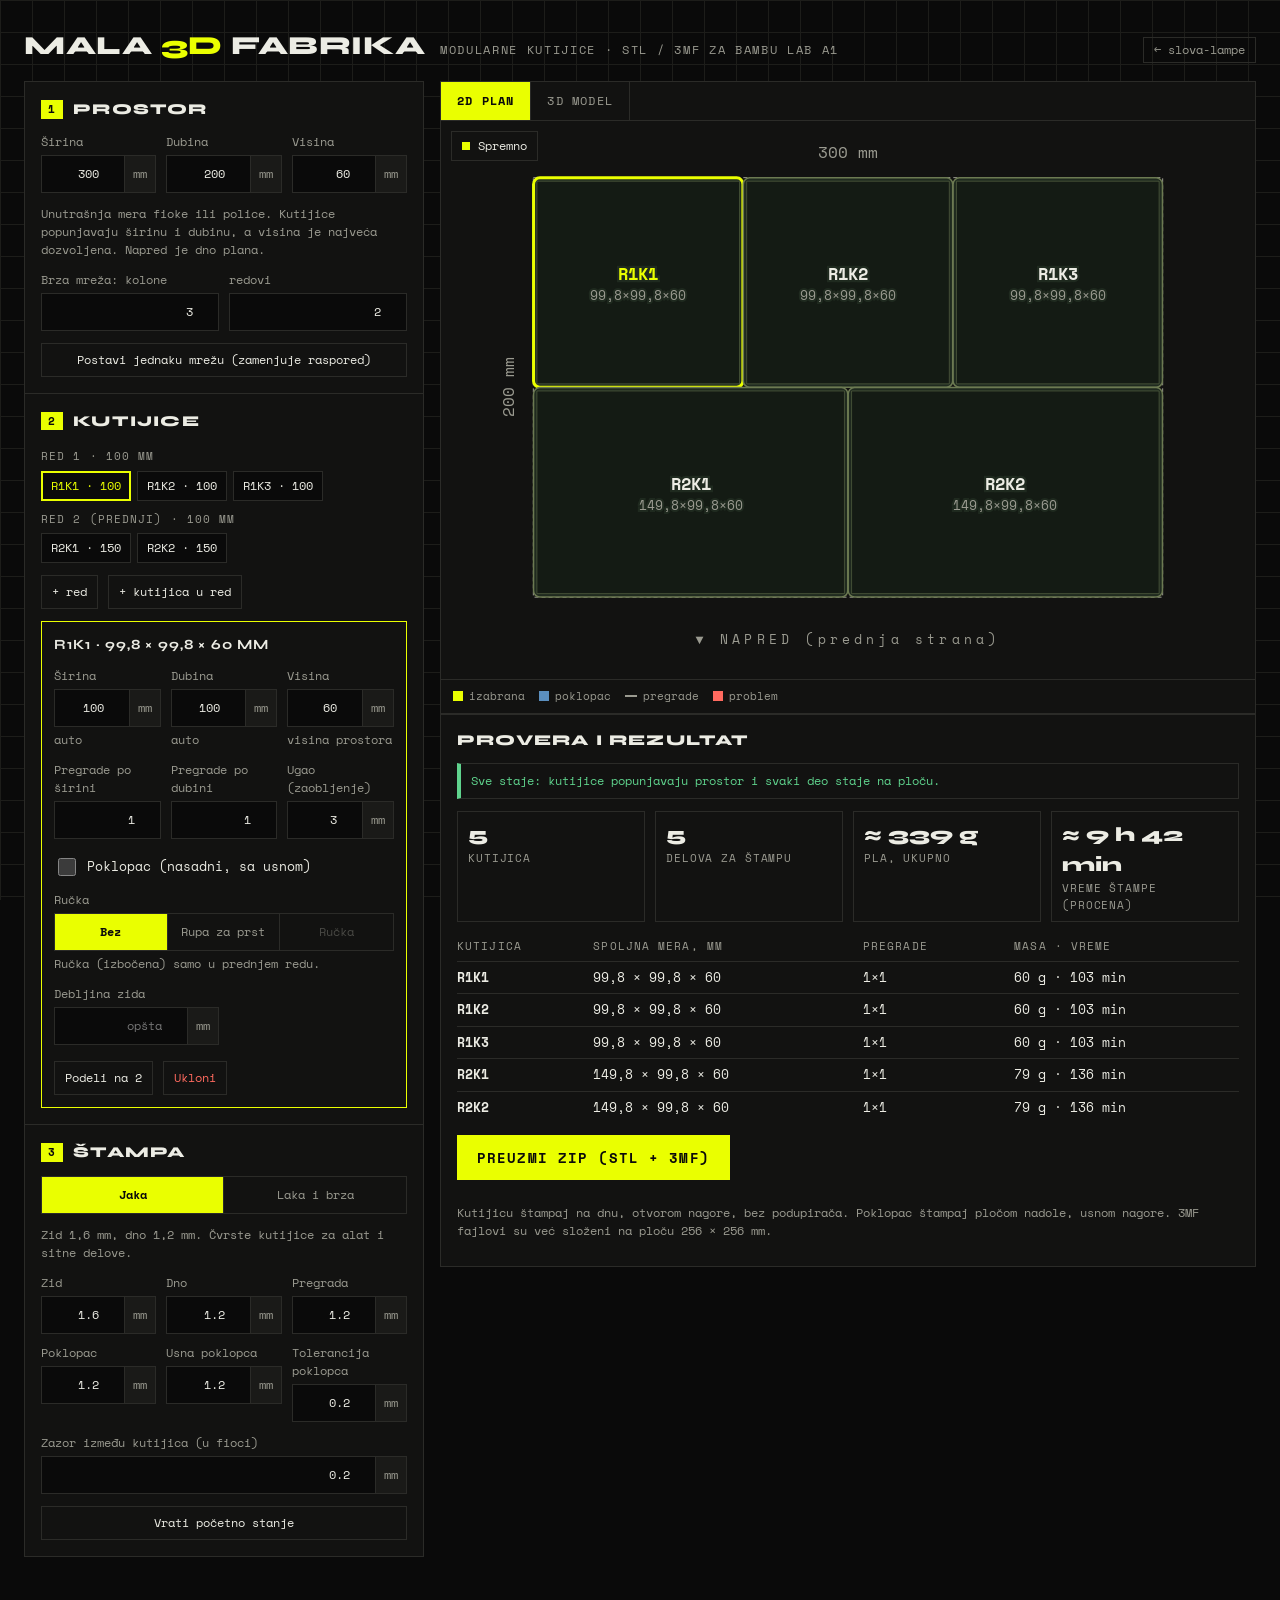
==== kutije/index.html @ c6177f4c "Mala 3D fabrika: alat Modularne kutijice (raspored, 2D/3D pregled, STL i 3MF izvoz) Co-Authored-By: " ====
<!doctype html>
<html lang="sr">
<head>
<meta charset="utf-8">
<meta name="viewport" content="width=device-width,initial-scale=1,viewport-fit=cover">
<title>Mala 3D Fabrika · Modularne kutijice</title>
<link rel="stylesheet" href="https://fonts.googleapis.com/css2?family=Space+Mono:wght@400;700&family=Syne:wght@600;800&display=swap">
<link rel="icon" href="data:,">
<link rel="stylesheet" href="./style.css">
</head>
<body>
<div class="wrap">
  <header>
    <div class="logo">MALA <b>3D</b> FABRIKA</div>
    <div class="sub">Modularne kutijice · STL / 3MF za Bambu Lab A1</div>
    <a class="back" href="../">← slova-lampe</a>
  </header>

  <div class="cols">
    <div class="panel steps">
      <section class="step">
        <h2><i>1</i> Prostor</h2>
        <div class="row2">
          <label class="num"><span>Širina</span><span class="in"><input type="number" id="W" inputmode="decimal" step="any"><span class="u">mm</span></span></label>
          <label class="num"><span>Dubina</span><span class="in"><input type="number" id="D" inputmode="decimal" step="any"><span class="u">mm</span></span></label>
          <label class="num"><span>Visina</span><span class="in"><input type="number" id="H" inputmode="decimal" step="any"><span class="u">mm</span></span></label>
        </div>
        <p class="hint">Unutrašnja mera fioke ili police. Kutijice popunjavaju širinu i dubinu, a visina je najveća dozvoljena. Napred je dno plana.</p>
        <div class="row2 c2">
          <label class="num"><span>Brza mreža: kolone</span><input type="number" id="g-c" value="3" min="1" max="12" inputmode="numeric"></label>
          <label class="num"><span>redovi</span><input type="number" id="g-r" value="2" min="1" max="12" inputmode="numeric"></label>
        </div>
        <button type="button" class="mini" id="grid">Postavi jednaku mrežu (zamenjuje raspored)</button>
      </section>

      <section class="step">
        <h2><i>2</i> Kutijice</h2>
        <div class="boxlist" id="boxlist"></div>
        <div class="btnrow">
          <button type="button" class="mini" id="add-row">+ red</button>
          <button type="button" class="mini" id="add-box">+ kutijica u red</button>
        </div>
        <div id="editor"></div>
      </section>

      <section class="step">
        <h2><i>3</i> Štampa</h2>
        <div class="seg" id="preset" role="group" aria-label="Varijanta">
          <button type="button" data-v="jaka" aria-pressed="true">Jaka</button>
          <button type="button" data-v="lagana" aria-pressed="false">Laka i brza</button>
        </div>
        <p class="hint" id="preset-hint"></p>
        <div class="row2">
          <label class="num"><span>Zid</span><span class="in"><input type="number" id="p-zid" step="0.1" inputmode="decimal"><span class="u">mm</span></span></label>
          <label class="num"><span>Dno</span><span class="in"><input type="number" id="p-dno" step="0.1" inputmode="decimal"><span class="u">mm</span></span></label>
          <label class="num"><span>Pregrada</span><span class="in"><input type="number" id="p-pregrada" step="0.1" inputmode="decimal"><span class="u">mm</span></span></label>
          <label class="num"><span>Poklopac</span><span class="in"><input type="number" id="p-poklopac" step="0.1" inputmode="decimal"><span class="u">mm</span></span></label>
          <label class="num"><span>Usna poklopca</span><span class="in"><input type="number" id="p-usna" step="0.1" inputmode="decimal"><span class="u">mm</span></span></label>
          <label class="num"><span>Tolerancija poklopca</span><span class="in"><input type="number" id="p-tol" step="0.05" inputmode="decimal"><span class="u">mm</span></span></label>
        </div>
        <label class="num"><span>Zazor između kutijica (u fioci)</span><span class="in"><input type="number" id="gap" step="0.1" inputmode="decimal"><span class="u">mm</span></span></label>
        <button type="button" class="mini" id="reset">Vrati početno stanje</button>
      </section>
    </div>

    <div class="view">
      <div class="panel">
        <div class="tabs" role="tablist">
          <button type="button" role="tab" id="tab2d" aria-selected="true">2D plan</button>
          <button type="button" role="tab" id="tab3d" aria-selected="false">3D model</button>
          <div class="opts" id="opts3d" hidden>
            <label><input type="checkbox" id="o-lid" checked> Poklopci</label>
            <span class="slider">Razmak <input type="range" id="o-exp" min="0" max="60" value="0"></span>
          </div>
        </div>
        <div class="stage" id="stage">
          <div class="badge busy" id="badge"><span class="dot"></span><span id="badge-t">Učitavam…</span></div>
          <svg id="v2d" role="img" aria-label="Raspored odozgo" xmlns="http://www.w3.org/2000/svg"></svg>
          <canvas id="v3d" hidden></canvas>
          <div class="err" id="err" hidden></div>
        </div>
        <div class="legend">
          <span><i style="background:var(--accent)"></i> izabrana</span>
          <span><i style="background:var(--lidc)"></i> poklopac</span>
          <span><i style="border-top:2px dashed var(--mute);height:0;width:12px"></i> pregrade</span>
          <span><i style="background:var(--bad)"></i> problem</span>
        </div>
      </div>

      <div class="panel result" id="result">
        <h2>Provera i rezultat</h2>
        <div class="issues" id="issues"></div>
        <div class="sum" id="sum"></div>
        <div class="tw"><table class="parts" id="parts"></table></div>
        <div class="btnrow">
          <button type="button" class="btn" id="dl" disabled>Preuzmi ZIP (STL + 3MF)</button>
          <span class="msg" id="dlmsg"></span>
        </div>
        <p class="note">Kutijicu štampaj na dnu, otvorom nagore, bez podupirača. Poklopac štampaj pločom nadole, usnom nagore. 3MF fajlovi su već složeni na ploču 256 × 256 mm.</p>
      </div>
    </div>
  </div>
</div>

<script src="./lib/three.min.js"></script>
<script src="./lib/OrbitControls.js"></script>
<script src="./lib/jszip.min.js"></script>
<script type="module" src="./app.js"></script>
</body>
</html>
---- kutije/style.css ----
/* Layout: dve kolone (podešavanja levo, render desno); na telefonu render je prvi, pa podešavanja.
   Tamna industrijska tema, žuta akcenat, Space Mono + Syne. */
:root {
  --bg: #0a0a0a; --surface: #121211; --surface2: #1a1a18; --line: #2b2b28; --grid: #1d1d1a;
  --fg: #ecece4; --mute: #9a9a90; --accent: #eaff00; --accent-ink: #0a0a0a;
  --ok: #5fd38d; --warn: #ffb020; --bad: #ff6a5f; --cut: #ff6a5f; --hole: #ff4d4d; --wire: #4da3ff;
  --letter-o: #5b8fbf; --letter-c: #d9d6c6; --rib: #1fb67f; --base: #6e6d66;
  --font-display: 'Syne', 'Arial Black', sans-serif; --font-mono: 'Space Mono', ui-monospace, Menlo, monospace;
  color-scheme: dark;
}
* { box-sizing: border-box; }
[hidden] { display: none !important; }
html, body { height: auto; }
body {
  background: var(--bg); color: var(--fg); font-family: var(--font-mono); font-size: 14px; line-height: 1.5;
  padding-left: max(16px, env(safe-area-inset-left, 0px)); padding-right: max(16px, env(safe-area-inset-right, 0px));
  padding-block: 18px 40px;
  background-image: linear-gradient(var(--grid) 1px, transparent 1px), linear-gradient(90deg, var(--grid) 1px, transparent 1px);
  background-size: 32px 32px; background-attachment: fixed;
}
.wrap { max-width: 1280px; margin: 0 auto; display: flex; flex-direction: column; gap: 16px; }
header { display: flex; align-items: baseline; gap: 14px; flex-wrap: wrap; }
.logo { font-family: var(--font-display); font-weight: 800; font-size: 26px; letter-spacing: .02em; }
.logo b { color: var(--accent); font-weight: 800; }
header .sub { color: var(--mute); font-size: 12px; text-transform: uppercase; letter-spacing: .14em; }
.cols { display: grid; grid-template-columns: minmax(0, 400px) minmax(0, 1fr); gap: 16px; align-items: start; }
.panel { background: var(--surface); border: 1px solid var(--line); }
.steps { display: flex; flex-direction: column; gap: 0; }
.step { padding: 16px; border-bottom: 1px solid var(--line); display: flex; flex-direction: column; gap: 12px; }
.step:last-child { border-bottom: 0; }
.step h2 { margin: 0; font-family: var(--font-display); font-size: 15px; font-weight: 800; text-transform: uppercase; letter-spacing: .08em; display: flex; gap: 10px; align-items: center; }
.step h2 i { font-style: normal; font-family: var(--font-mono); font-size: 11px; color: var(--accent-ink); background: var(--accent); padding: 1px 7px; }
label.f { display: flex; flex-direction: column; gap: 4px; font-size: 12px; color: var(--mute); min-width: 0; }
input[type=text], input[type=number] {
  background: var(--bg); color: var(--fg); border: 1px solid var(--line); border-radius: 0; padding: 9px 10px;
  font: inherit; min-width: 0; width: 100%;
}
input[type=text]#ime { font-family: var(--font-display); font-weight: 800; font-size: 28px; padding: 8px 12px; letter-spacing: .01em; }
input:focus-visible, button:focus-visible, select:focus-visible { outline: 2px solid var(--accent); outline-offset: 1px; }
.seg { display: grid; grid-auto-flow: column; grid-auto-columns: 1fr; border: 1px solid var(--line); }
.seg button { background: transparent; color: var(--mute); border: 0; border-right: 1px solid var(--line); padding: 9px 8px; font: inherit; font-size: 12px; cursor: pointer; }
.seg button:last-child { border-right: 0; }
.seg button[aria-pressed=true] { background: var(--accent); color: var(--accent-ink); font-weight: 700; }
.seg button:disabled { opacity: .4; cursor: not-allowed; }
.hint { font-size: 12px; color: var(--mute); margin: 0; }
.fonts { display: grid; grid-template-columns: repeat(2, minmax(0, 1fr)); gap: 6px; }
.fonts button { background: var(--bg); color: var(--fg); border: 1px solid var(--line); padding: 8px 10px; text-align: left; cursor: pointer; font: inherit; display: flex; flex-direction: column; gap: 0; }
.fonts button .n { font-weight: 700; font-size: 13px; }
.fonts button .d { color: var(--mute); font-size: 11px; }
.fonts button[aria-pressed=true] { border-color: var(--accent); box-shadow: inset 0 0 0 1px var(--accent); }
.sl { display: grid; grid-template-columns: 1fr auto; gap: 2px 10px; align-items: center; }
.sl .l { font-size: 12px; color: var(--mute); }
.sl output { font-weight: 700; font-size: 13px; text-align: right; min-width: 64px; }
.sl input[type=range] { grid-column: 1 / -1; width: 100%; accent-color: var(--accent); margin: 2px 0 6px; }
details.adv { border: 1px solid var(--line); }
details.adv summary { cursor: pointer; padding: 9px 10px; font-size: 12px; color: var(--mute); text-transform: uppercase; letter-spacing: .1em; }
details.adv .grid { padding: 10px; display: grid; grid-template-columns: repeat(2, minmax(0, 1fr)); gap: 10px; border-top: 1px solid var(--line); }
.view { display: flex; flex-direction: column; min-width: 0; position: sticky; top: env(safe-area-inset-top, 0px); }
.tabs { display: flex; border-bottom: 1px solid var(--line); align-items: stretch; flex-wrap: wrap; }
.tabs button { background: transparent; color: var(--mute); border: 0; border-right: 1px solid var(--line); padding: 10px 16px; font: inherit; font-size: 12px; text-transform: uppercase; letter-spacing: .1em; cursor: pointer; }
.tabs button[aria-selected=true] { color: var(--accent-ink); background: var(--accent); font-weight: 700; }
.tabs .opts { margin-left: auto; display: flex; gap: 14px; align-items: center; padding: 0 12px; font-size: 12px; color: var(--mute); }
.tabs .opts label { display: flex; gap: 6px; align-items: center; cursor: pointer; }
.stage { position: relative; height: min(62vh, 640px); min-height: 320px; overflow: hidden; }
#v2d, #v3d { position: absolute; inset: 0; width: 100%; height: 100%; display: block; }
#v3d { touch-action: none; }
.badge { position: absolute; left: 10px; top: 10px; background: var(--surface); border: 1px solid var(--line); padding: 5px 10px; font-size: 12px; display: flex; gap: 8px; align-items: center; z-index: 2; }
.badge .dot { width: 8px; height: 8px; background: var(--accent); }
.badge.busy .dot { animation: pulse 0.9s steps(2) infinite; }
@keyframes pulse { 50% { opacity: .15; } }
.stage.dim svg, .stage.dim canvas { opacity: .45; }
.err { position: absolute; left: 10px; right: 10px; bottom: 10px; z-index: 2; background: var(--surface); border: 1px solid var(--bad); color: var(--bad); padding: 10px 12px; font-size: 13px; }
.legend { display: flex; gap: 14px; flex-wrap: wrap; padding: 8px 12px; border-top: 1px solid var(--line); font-size: 11px; color: var(--mute); }
.legend span { display: inline-flex; gap: 6px; align-items: center; }
.legend i { width: 10px; height: 10px; display: inline-block; }
.result { padding: 14px 16px; display: flex; flex-direction: column; gap: 12px; }
.result h2 { margin: 0; font-family: var(--font-display); font-size: 15px; font-weight: 800; text-transform: uppercase; letter-spacing: .08em; }
.parts { width: 100%; border-collapse: collapse; font-size: 13px; }
.parts th { text-align: left; color: var(--mute); font-weight: 400; font-size: 11px; text-transform: uppercase; letter-spacing: .1em; padding: 4px 8px 6px 0; }
.parts td { padding: 6px 8px 6px 0; border-top: 1px solid var(--line); vertical-align: top; }
.tw { overflow-x: auto; }
.tag { display: inline-block; padding: 0 6px; font-size: 11px; border: 1px solid var(--line); color: var(--mute); }
.tag.sock { color: var(--hole); border-color: var(--hole); }
.tag.ok { color: var(--ok); border-color: var(--ok); }
.tag.warn { color: var(--warn); border-color: var(--warn); }
.sum { display: grid; grid-template-columns: repeat(auto-fit, minmax(140px, 1fr)); gap: 10px; }
.sum div { border: 1px solid var(--line); padding: 8px 10px; display: flex; flex-direction: column; }
.sum b { font-family: var(--font-display); font-size: 20px; font-weight: 800; }
.sum span { font-size: 11px; color: var(--mute); text-transform: uppercase; letter-spacing: .08em; }
.btnrow { display: flex; gap: 10px; flex-wrap: wrap; align-items: center; }
.btn { background: var(--accent); color: var(--accent-ink); border: 0; padding: 12px 20px; font: inherit; font-weight: 700; font-size: 14px; cursor: pointer; text-transform: uppercase; letter-spacing: .08em; }
.btn:disabled { opacity: .35; cursor: not-allowed; }
.btn.ghost { background: transparent; color: var(--fg); border: 1px solid var(--line); }
.note { font-size: 12px; color: var(--mute); }
.note.warn { color: var(--warn); }
.msg { min-height: 1.4em; font-size: 12px; color: var(--mute); }
@media (max-width: 860px) {
  .cols { grid-template-columns: minmax(0, 1fr); }
  .view { position: static; order: -1; }
  .stage { height: 52vh; min-height: 280px; }
  input[type=text]#ime { font-size: 24px; }
}
@media (prefers-reduced-motion: reduce) { .badge.busy .dot { animation: none; } }

/* ---- kutije: dodatno ---- */
:root { --box: #1f2a1f; --boxline: #6c7a52; --sel: #eaff00; --lidc: #5b8fbf; }
header .back { margin-left: auto; color: var(--mute); font-size: 12px; text-decoration: none; border: 1px solid var(--line); padding: 3px 10px; }
.row2 { display: grid; grid-template-columns: repeat(3, minmax(0, 1fr)); gap: 10px; }
.row2.c2 { grid-template-columns: repeat(2, minmax(0, 1fr)); }
.num { display: flex; flex-direction: column; gap: 4px; font-size: 12px; color: var(--mute); min-width: 0; }
.num .in { display: flex; align-items: stretch; }
.num input { text-align: right; }
.num .u { padding: 0 8px; display: flex; align-items: center; border: 1px solid var(--line); border-left: 0; color: var(--mute); font-size: 12px; background: var(--surface2); }
.num input.bad { border-color: var(--bad); color: var(--bad); }
.num .fixed-tag { color: var(--accent); cursor: pointer; font-size: 11px; background: none; border: 0; padding: 0; font-family: inherit; text-align: left; }
.chk { display: flex; gap: 8px; align-items: center; font-size: 13px; color: var(--fg); cursor: pointer; }
.chk input { accent-color: var(--accent); width: 18px; height: 18px; }
.boxlist { display: flex; flex-wrap: wrap; gap: 6px; }
.boxlist button { background: var(--bg); color: var(--fg); border: 1px solid var(--line); padding: 5px 9px; font: inherit; font-size: 12px; cursor: pointer; }
.boxlist button[aria-pressed=true] { border-color: var(--accent); box-shadow: inset 0 0 0 1px var(--accent); color: var(--accent); }
.boxlist button.bad { border-color: var(--bad); }
.boxlist .rowtag { flex-basis: 100%; font-size: 11px; color: var(--mute); text-transform: uppercase; letter-spacing: .1em; margin-top: 4px; }
.mini { background: transparent; color: var(--fg); border: 1px solid var(--line); padding: 7px 10px; font: inherit; font-size: 12px; cursor: pointer; }
.mini:hover { border-color: var(--accent); }
.mini.danger { color: var(--bad); }
.mini:disabled { opacity: .4; cursor: not-allowed; }
.editor { border: 1px solid var(--accent); padding: 12px; display: flex; flex-direction: column; gap: 12px; }
.editor h3 { margin: 0; font-family: var(--font-display); font-size: 14px; text-transform: uppercase; letter-spacing: .08em; }
.issues { display: flex; flex-direction: column; gap: 8px; }
.issue { border: 1px solid var(--line); border-left-width: 4px; padding: 8px 10px; font-size: 12px; display: flex; flex-direction: column; gap: 6px; }
.issue.iserr { border-left-color: var(--bad); }
.issue.iswarn { border-left-color: var(--warn); }
.issue .msg2 { color: var(--fg); }
.issue.ok { border-left-color: var(--ok); color: var(--ok); }
.slider { display: flex; align-items: center; gap: 8px; padding: 0 12px; font-size: 12px; color: var(--mute); }
.slider input { accent-color: var(--accent); width: 110px; }
#v2d text { font-family: var(--font-mono); }
#v2d .bx { cursor: pointer; }
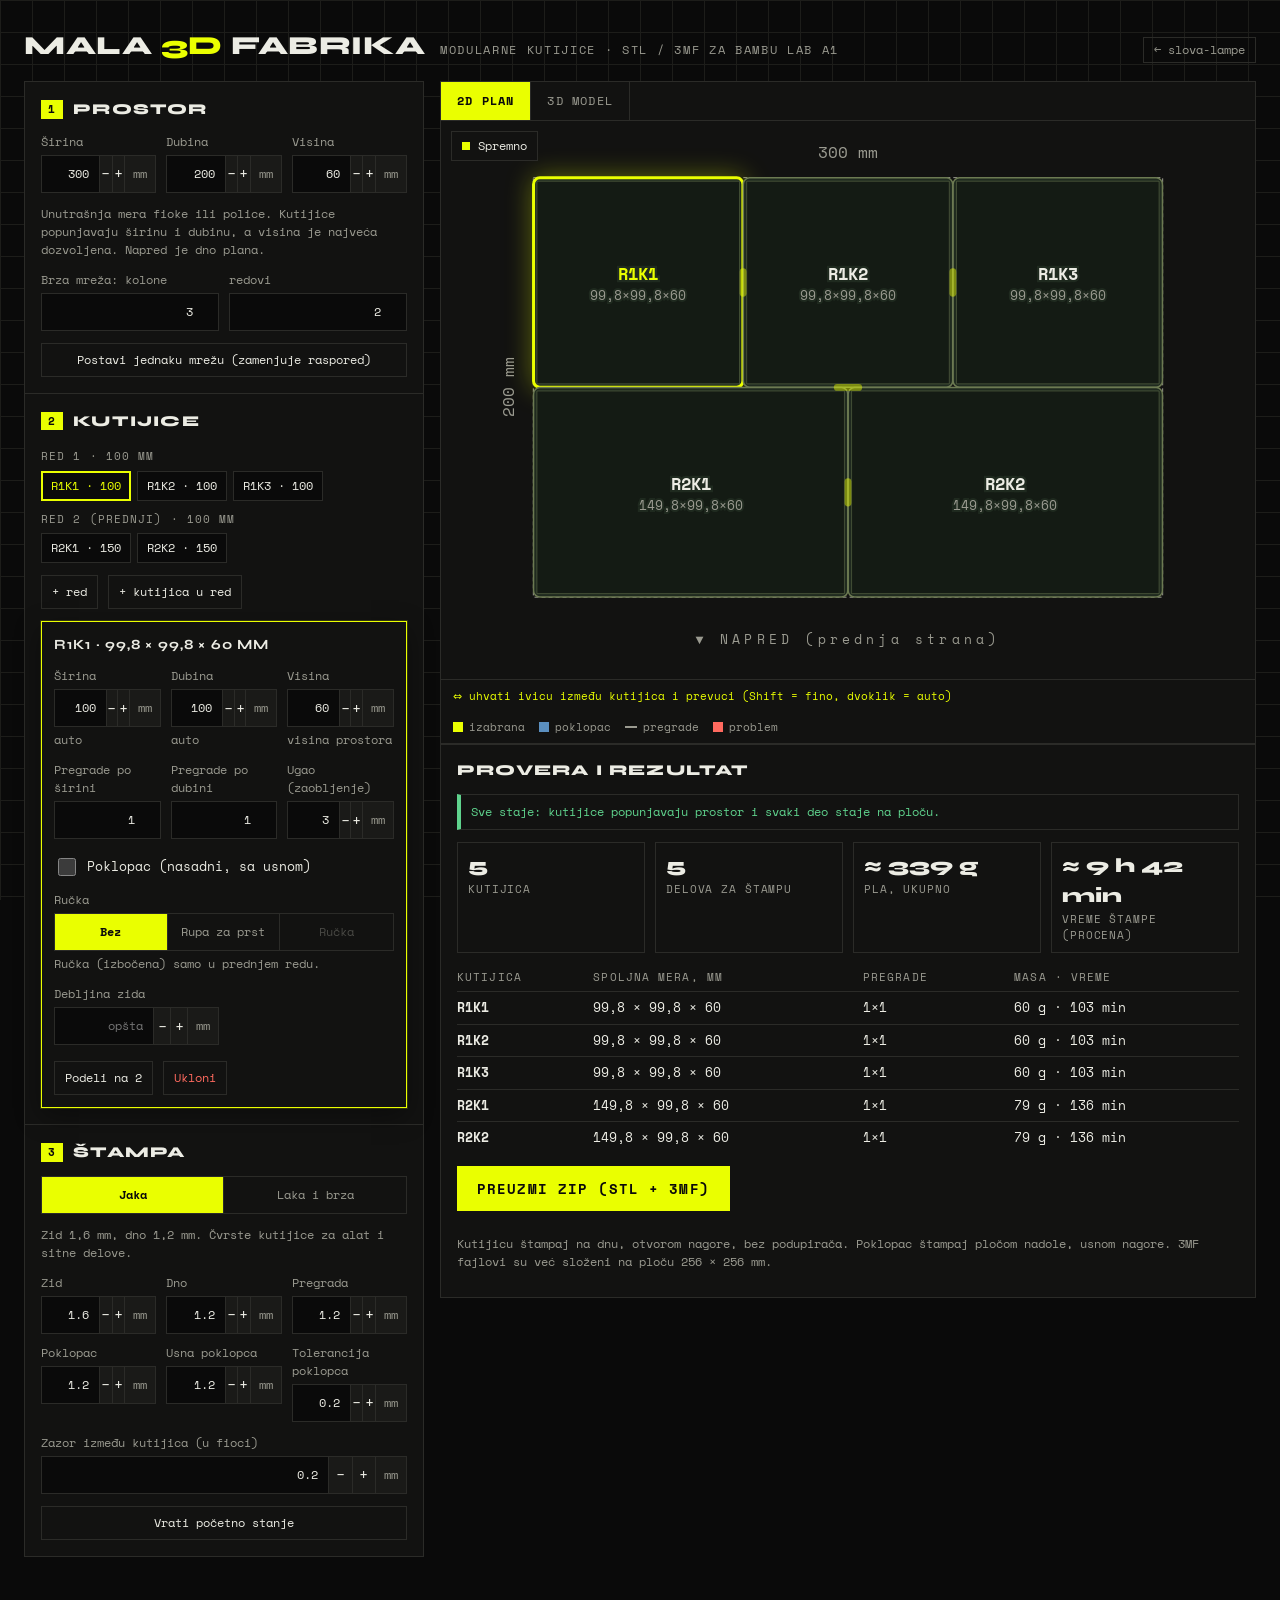
==== commit c76e31c7: "Kutijice: vučenje ivica na planu, stepper dugmad, hover i tooltip Co-Authored-By: Claude Sonnet 5.5 " ====
--- a/kutije/index.html
+++ b/kutije/index.html
@@ -77,9 +77,11 @@
           <div class="badge busy" id="badge"><span class="dot"></span><span id="badge-t">Učitavam…</span></div>
           <svg id="v2d" role="img" aria-label="Raspored odozgo" xmlns="http://www.w3.org/2000/svg"></svg>
           <canvas id="v3d" hidden></canvas>
+          <div class="tip" id="tip" hidden></div>
           <div class="err" id="err" hidden></div>
         </div>
         <div class="legend">
+          <span class="tipline">⇔ uhvati ivicu između kutijica i prevuci (Shift = fino, dvoklik = auto)</span>
           <span><i style="background:var(--accent)"></i> izabrana</span>
           <span><i style="background:var(--lidc)"></i> poklopac</span>
           <span><i style="border-top:2px dashed var(--mute);height:0;width:12px"></i> pregrade</span>
--- a/kutije/style.css
+++ b/kutije/style.css
@@ -137,3 +137,28 @@
 .slider input { accent-color: var(--accent); width: 110px; }
 #v2d text { font-family: var(--font-mono); }
 #v2d .bx { cursor: pointer; }
+
+/* ---- UX: vučenje ivica, stepper, hover ---- */
+#v2d { user-select: none; -webkit-user-select: none; }
+#v2d .edge .hit { stroke: transparent; stroke-width: 22px; vector-effect: non-scaling-stroke; }
+#v2d .edge .grip { stroke: var(--accent); stroke-width: 3px; vector-effect: non-scaling-stroke; opacity: 0; transition: opacity .12s; pointer-events: none; }
+#v2d .edge .pill { fill: var(--accent); opacity: .45; transition: opacity .12s; pointer-events: none; }
+#v2d .edge.ev .hit { cursor: col-resize; touch-action: none; }
+#v2d .edge.eh .hit { cursor: row-resize; touch-action: none; }
+#v2d .edge:hover .grip, #v2d .edge.drag .grip { opacity: .9; }
+#v2d .edge:hover .pill, #v2d .edge.drag .pill { opacity: 1; }
+#v2d.dragging, #v2d.dragging * { cursor: grabbing !important; }
+#v2d .bx rect:first-child { transition: fill .12s; }
+#v2d .bx:hover rect:first-child { fill: #25331f; }
+#v2d .bx.sel { filter: drop-shadow(0 0 6px rgba(234,255,0,.35)); }
+.tip { position: absolute; z-index: 3; background: var(--accent); color: var(--accent-ink); font-size: 12px; font-weight: 700; padding: 3px 8px; pointer-events: none; white-space: nowrap; }
+.legend .tipline { flex-basis: 100%; color: var(--accent); }
+.num .in input { -moz-appearance: textfield; appearance: textfield; min-width: 0; }
+.num .in input::-webkit-outer-spin-button, .num .in input::-webkit-inner-spin-button { -webkit-appearance: none; margin: 0; }
+.stp { background: var(--surface2); color: var(--fg); border: 1px solid var(--line); border-left: 0; width: 30px; font: inherit; font-size: 15px; cursor: pointer; padding: 0; }
+.stp:hover { background: var(--accent); color: var(--accent-ink); }
+.stp:active { transform: translateY(1px); }
+.mini, .boxlist button, .seg button, .btn, .tabs button { transition: background .12s, color .12s, border-color .12s; }
+.step { transition: background .12s; }
+.editor { box-shadow: 0 0 0 1px rgba(234,255,0,.15), 0 8px 24px rgba(0,0,0,.35); }
+@media (max-width: 860px) { .stp { width: 38px; } #v2d .edge .hit { stroke-width: 34px; } }
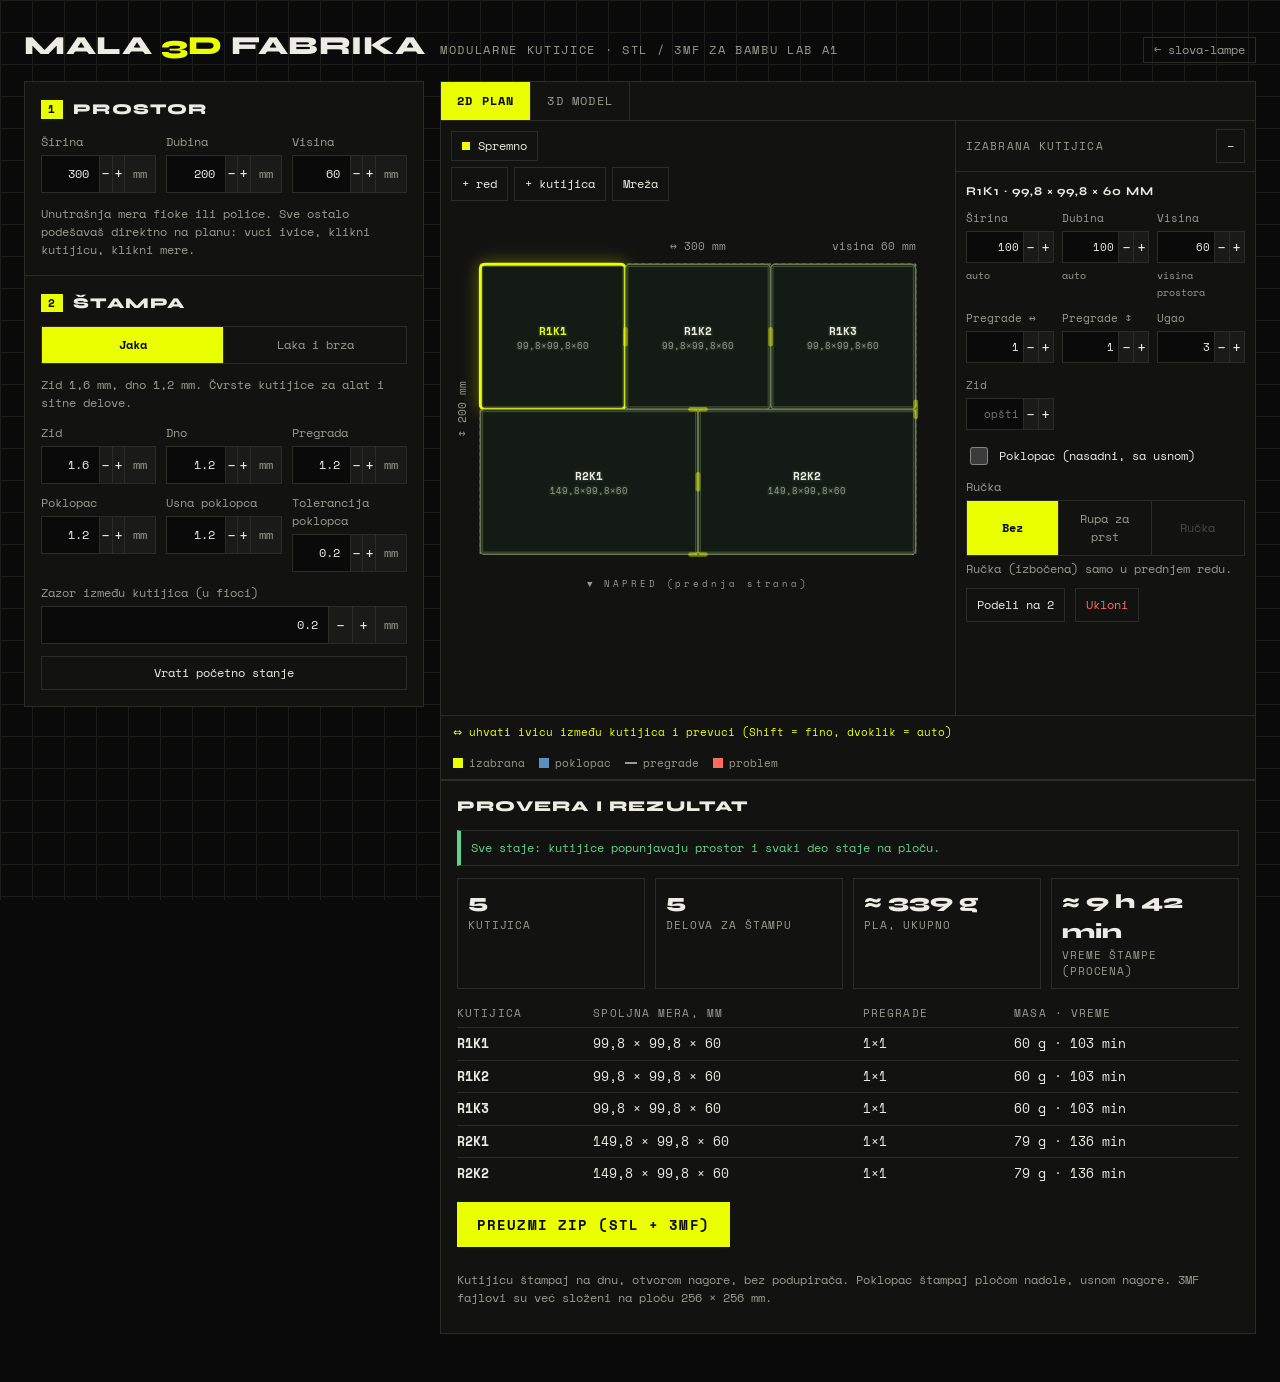
==== commit 965c1fe1: "Kutijice: sva podešavanja na planu (iskačući panel, ivice prostora, klik na mere) Co-Authored-By: Cl" ====
--- a/kutije/index.html
+++ b/kutije/index.html
@@ -25,26 +25,11 @@
           <label class="num"><span>Dubina</span><span class="in"><input type="number" id="D" inputmode="decimal" step="any"><span class="u">mm</span></span></label>
           <label class="num"><span>Visina</span><span class="in"><input type="number" id="H" inputmode="decimal" step="any"><span class="u">mm</span></span></label>
         </div>
-        <p class="hint">Unutrašnja mera fioke ili police. Kutijice popunjavaju širinu i dubinu, a visina je najveća dozvoljena. Napred je dno plana.</p>
-        <div class="row2 c2">
-          <label class="num"><span>Brza mreža: kolone</span><input type="number" id="g-c" value="3" min="1" max="12" inputmode="numeric"></label>
-          <label class="num"><span>redovi</span><input type="number" id="g-r" value="2" min="1" max="12" inputmode="numeric"></label>
-        </div>
-        <button type="button" class="mini" id="grid">Postavi jednaku mrežu (zamenjuje raspored)</button>
-      </section>
+        <p class="hint">Unutrašnja mera fioke ili police. Sve ostalo podešavaš direktno na planu: vuci ivice, klikni kutijicu, klikni mere.</p>
+</section>
 
       <section class="step">
-        <h2><i>2</i> Kutijice</h2>
-        <div class="boxlist" id="boxlist"></div>
-        <div class="btnrow">
-          <button type="button" class="mini" id="add-row">+ red</button>
-          <button type="button" class="mini" id="add-box">+ kutijica u red</button>
-        </div>
-        <div id="editor"></div>
-      </section>
-
-      <section class="step">
-        <h2><i>3</i> Štampa</h2>
+        <h2><i>2</i> Štampa</h2>
         <div class="seg" id="preset" role="group" aria-label="Varijanta">
           <button type="button" data-v="jaka" aria-pressed="true">Jaka</button>
           <button type="button" data-v="lagana" aria-pressed="false">Laka i brza</button>
@@ -73,12 +58,25 @@
             <span class="slider">Razmak <input type="range" id="o-exp" min="0" max="60" value="0"></span>
           </div>
         </div>
+        <div class="planwrap" id="planwrap">
         <div class="stage" id="stage">
+          <div class="ptools" id="ptools">
+            <button type="button" class="mini" id="add-row">+ red</button>
+            <button type="button" class="mini" id="add-box">+ kutijica</button>
+            <button type="button" class="mini" id="grid-toggle">Mreža</button>
+            <span class="gridform" id="gridform" hidden>
+              <input type="number" id="g-c" value="3" min="1" max="12" inputmode="numeric" aria-label="kolone"> ×
+              <input type="number" id="g-r" value="2" min="1" max="12" inputmode="numeric" aria-label="redovi">
+              <button type="button" class="mini" id="grid">OK</button>
+            </span>
+          </div>
           <div class="badge busy" id="badge"><span class="dot"></span><span id="badge-t">Učitavam…</span></div>
           <svg id="v2d" role="img" aria-label="Raspored odozgo" xmlns="http://www.w3.org/2000/svg"></svg>
           <canvas id="v3d" hidden></canvas>
           <div class="tip" id="tip" hidden></div>
           <div class="err" id="err" hidden></div>
+        </div>
+        <aside class="pop" id="pop"><div class="pop-h"><span>Izabrana kutijica</span><button type="button" class="mini" id="pop-x" aria-label="sakrij">–</button></div><div id="editor"></div></aside>
         </div>
         <div class="legend">
           <span class="tipline">⇔ uhvati ivicu između kutijica i prevuci (Shift = fino, dvoklik = auto)</span>
--- a/kutije/style.css
+++ b/kutije/style.css
@@ -162,3 +162,37 @@
 .step { transition: background .12s; }
 .editor { box-shadow: 0 0 0 1px rgba(234,255,0,.15), 0 8px 24px rgba(0,0,0,.35); }
 @media (max-width: 860px) { .stp { width: 38px; } #v2d .edge .hit { stroke-width: 34px; } }
+
+/* ---- sve na planu ---- */
+.planwrap { display: grid; grid-template-columns: minmax(0, 1fr) 300px; }
+.planwrap.only3d { grid-template-columns: minmax(0, 1fr); }
+.pop { border-left: 1px solid var(--line); background: var(--surface); max-height: min(62vh, 640px); overflow: auto; }
+.pop[hidden] { display: none !important; }
+.pop-h { display: flex; justify-content: space-between; align-items: center; padding: 8px 10px; border-bottom: 1px solid var(--line); font-size: 11px; text-transform: uppercase; letter-spacing: .1em; color: var(--mute); position: sticky; top: 0; background: var(--surface); z-index: 1; }
+.pop.min #editor { display: none; }
+.pop .editor { border: 0; box-shadow: none; padding: 10px; gap: 10px; }
+.pop .row2 { grid-template-columns: repeat(2, minmax(0, 1fr)); }
+.pop .editor h3 { font-size: 12px; }
+.ptools { position: absolute; left: 10px; top: 46px; z-index: 2; display: flex; gap: 6px; flex-wrap: wrap; align-items: center; }
+.ptools .mini { background: var(--surface); }
+.gridform { display: inline-flex; gap: 4px; align-items: center; background: var(--surface); border: 1px solid var(--line); padding: 2px 4px; }
+.gridform input { width: 46px; padding: 5px; text-align: center; }
+#v2d .dimlbl { cursor: text; }
+#v2d .dimlbl:hover { fill: var(--accent); text-decoration: underline; }
+#v2d .edge.es .hit { cursor: nwse-resize; touch-action: none; }
+#v2d .edge.es .grip { stroke-dasharray: 6 4; }
+.inl { position: absolute; z-index: 4; width: 90px; background: var(--bg); color: var(--accent); border: 2px solid var(--accent); padding: 4px 6px; font: inherit; font-weight: 700; }
+@media (max-width: 860px) {
+  .planwrap { grid-template-columns: minmax(0, 1fr); }
+  .pop { border-left: 0; border-top: 1px solid var(--line); max-height: none; }
+  .ptools { top: 44px; }
+}
+
+.pop .row2 { grid-template-columns: repeat(3, minmax(0, 1fr)); gap: 8px; }
+.pop .num .u { display: none; }
+.pop .num { font-size: 11px; }
+.pop .stp { width: 24px; }
+.pop .num input { padding: 7px 4px; }
+.pop .fixed-tag, .pop .num .hint { font-size: 10px; }
+.pop .chk { font-size: 12px; }
+@media (min-width: 861px) { .stage { height: min(66vh, 680px); } .pop { max-height: min(66vh, 680px); } }
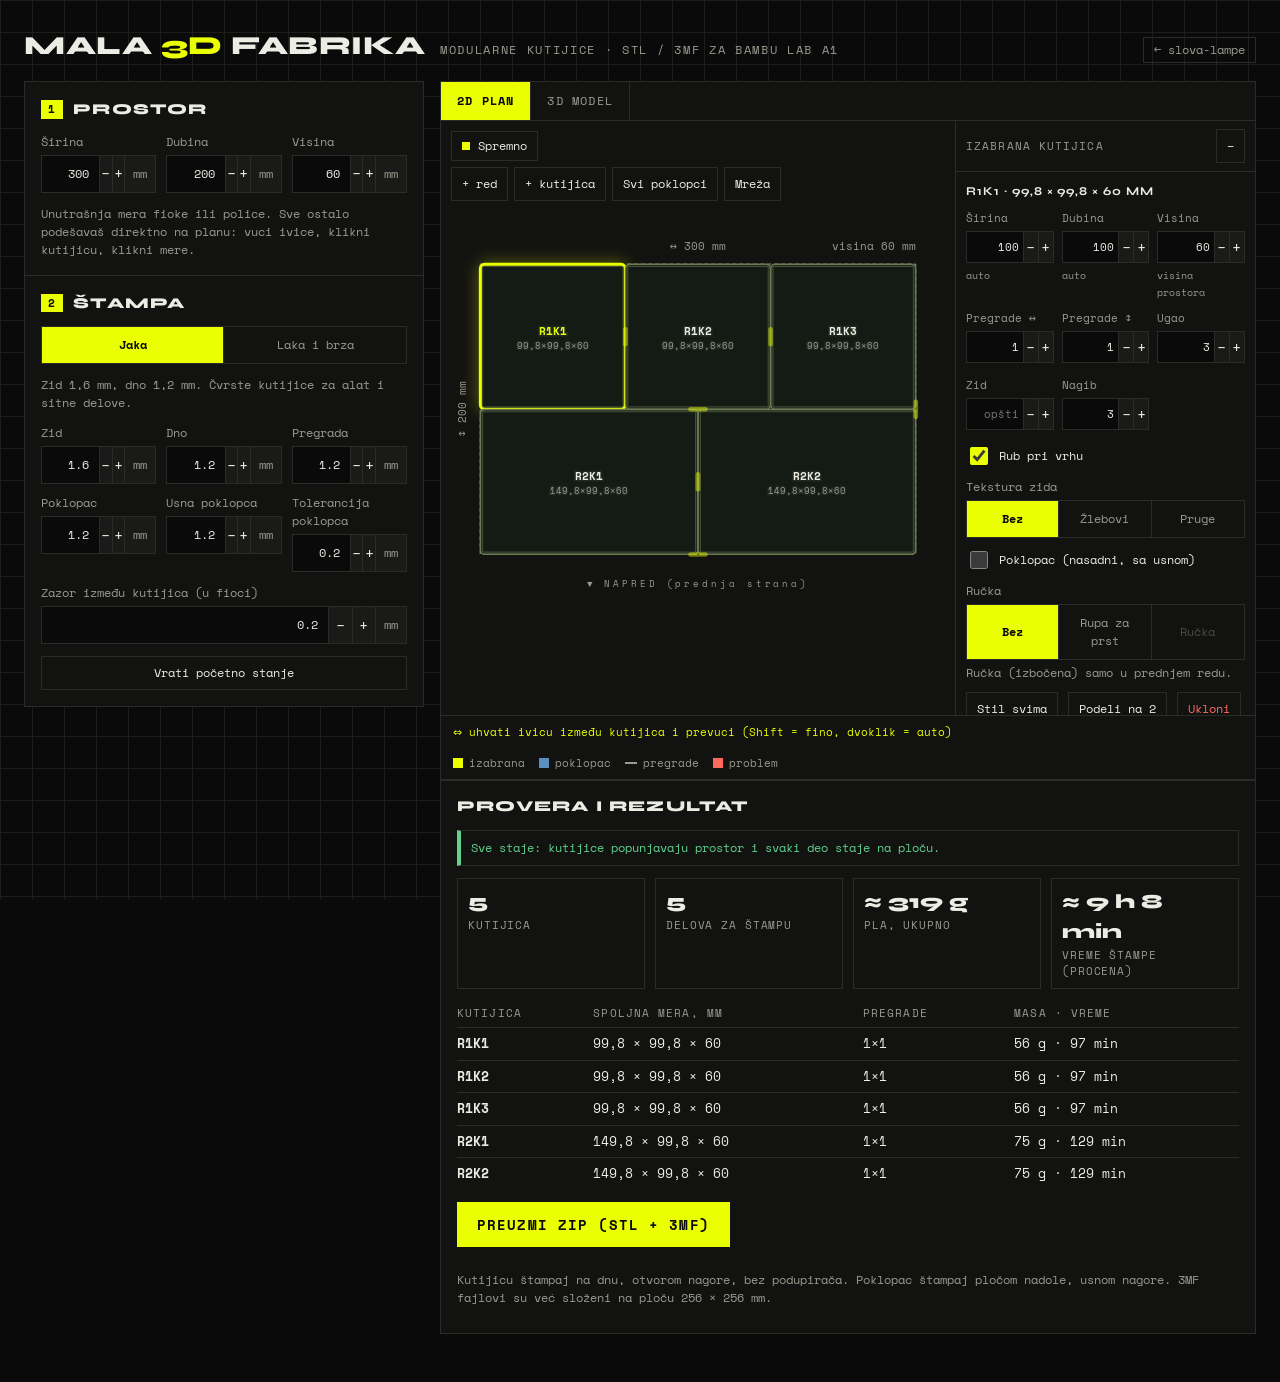
==== commit b59cff79: "Kutijice: kosi zidovi, rub, tekstura (žlebovi/pruge), dugme Svi poklopci Co-Authored-By: Claude Sonn" ====
--- a/kutije/index.html
+++ b/kutije/index.html
@@ -63,6 +63,7 @@
           <div class="ptools" id="ptools">
             <button type="button" class="mini" id="add-row">+ red</button>
             <button type="button" class="mini" id="add-box">+ kutijica</button>
+            <button type="button" class="mini" id="all-lids" aria-pressed="false">Svi poklopci</button>
             <button type="button" class="mini" id="grid-toggle">Mreža</button>
             <span class="gridform" id="gridform" hidden>
               <input type="number" id="g-c" value="3" min="1" max="12" inputmode="numeric" aria-label="kolone"> ×
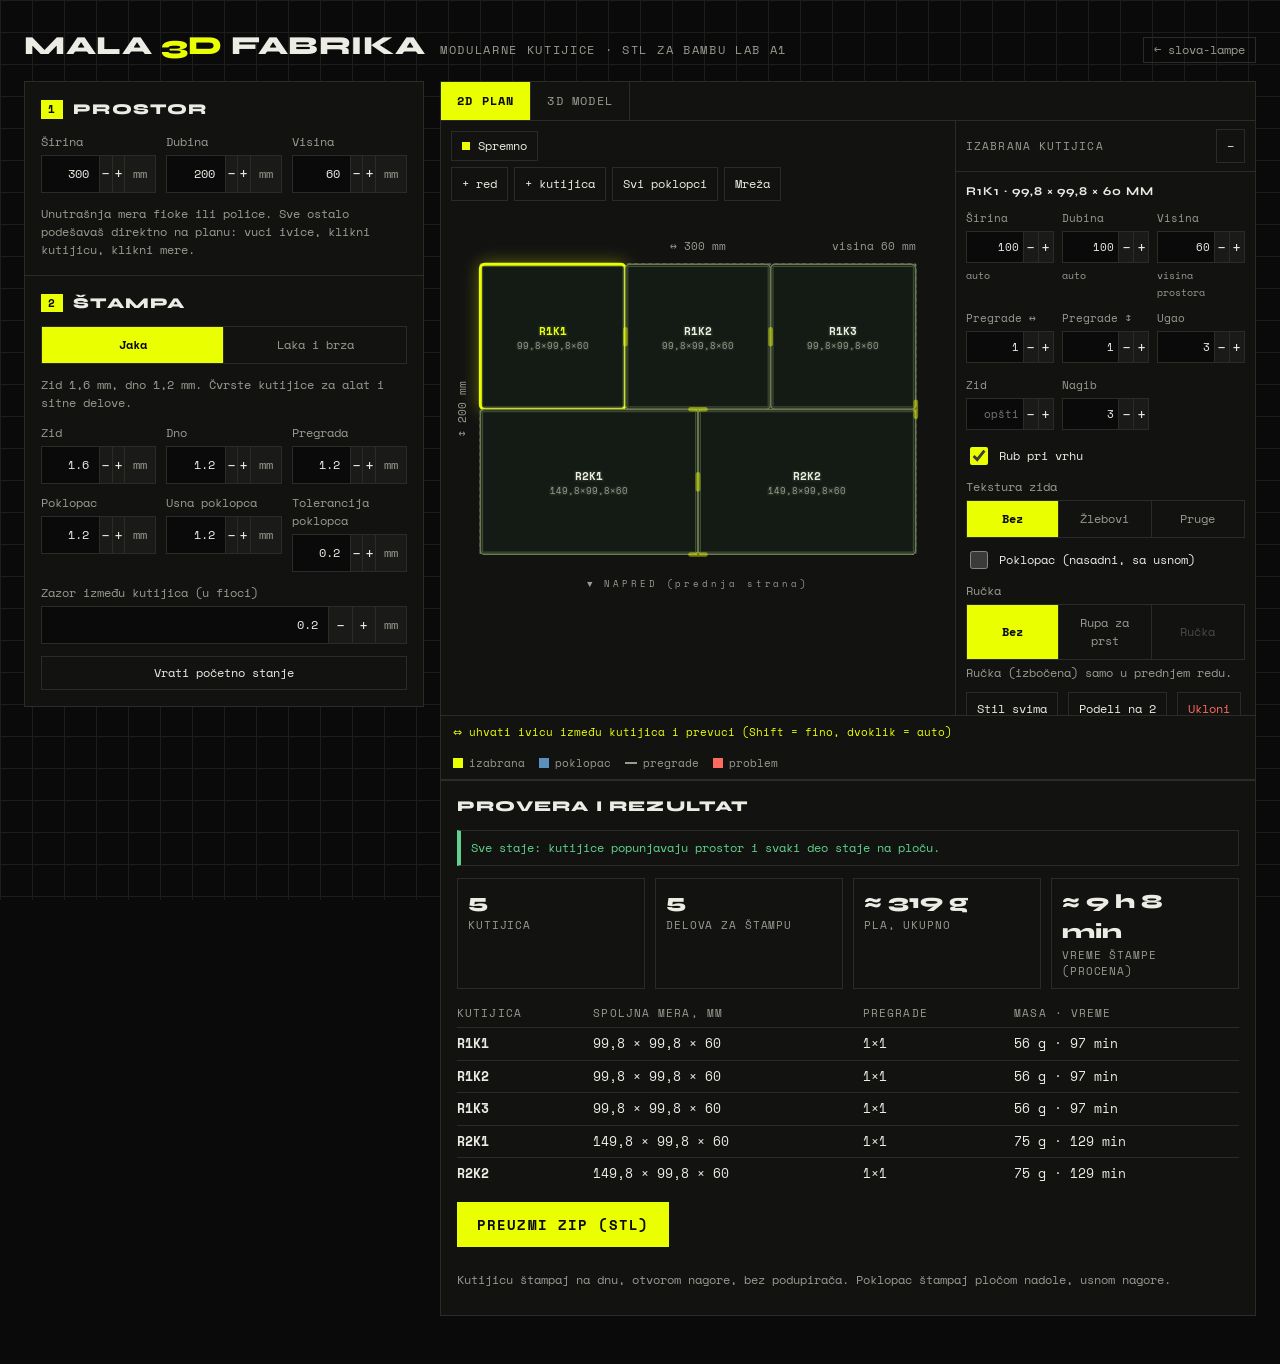
==== commit 6bcb2e00: "Kutijice: izvoz samo STL (bez 3MF) Co-Authored-By: Claude Sonnet 5.5 <noreply@anthropic.com> Claude-" ====
--- a/kutije/index.html
+++ b/kutije/index.html
@@ -12,7 +12,7 @@
 <div class="wrap">
   <header>
     <div class="logo">MALA <b>3D</b> FABRIKA</div>
-    <div class="sub">Modularne kutijice · STL / 3MF za Bambu Lab A1</div>
+    <div class="sub">Modularne kutijice · STL za Bambu Lab A1</div>
     <a class="back" href="../">← slova-lampe</a>
   </header>
 
@@ -94,10 +94,10 @@
         <div class="sum" id="sum"></div>
         <div class="tw"><table class="parts" id="parts"></table></div>
         <div class="btnrow">
-          <button type="button" class="btn" id="dl" disabled>Preuzmi ZIP (STL + 3MF)</button>
+          <button type="button" class="btn" id="dl" disabled>Preuzmi ZIP (STL)</button>
           <span class="msg" id="dlmsg"></span>
         </div>
-        <p class="note">Kutijicu štampaj na dnu, otvorom nagore, bez podupirača. Poklopac štampaj pločom nadole, usnom nagore. 3MF fajlovi su već složeni na ploču 256 × 256 mm.</p>
+        <p class="note">Kutijicu štampaj na dnu, otvorom nagore, bez podupirača. Poklopac štampaj pločom nadole, usnom nagore.</p>
       </div>
     </div>
   </div>
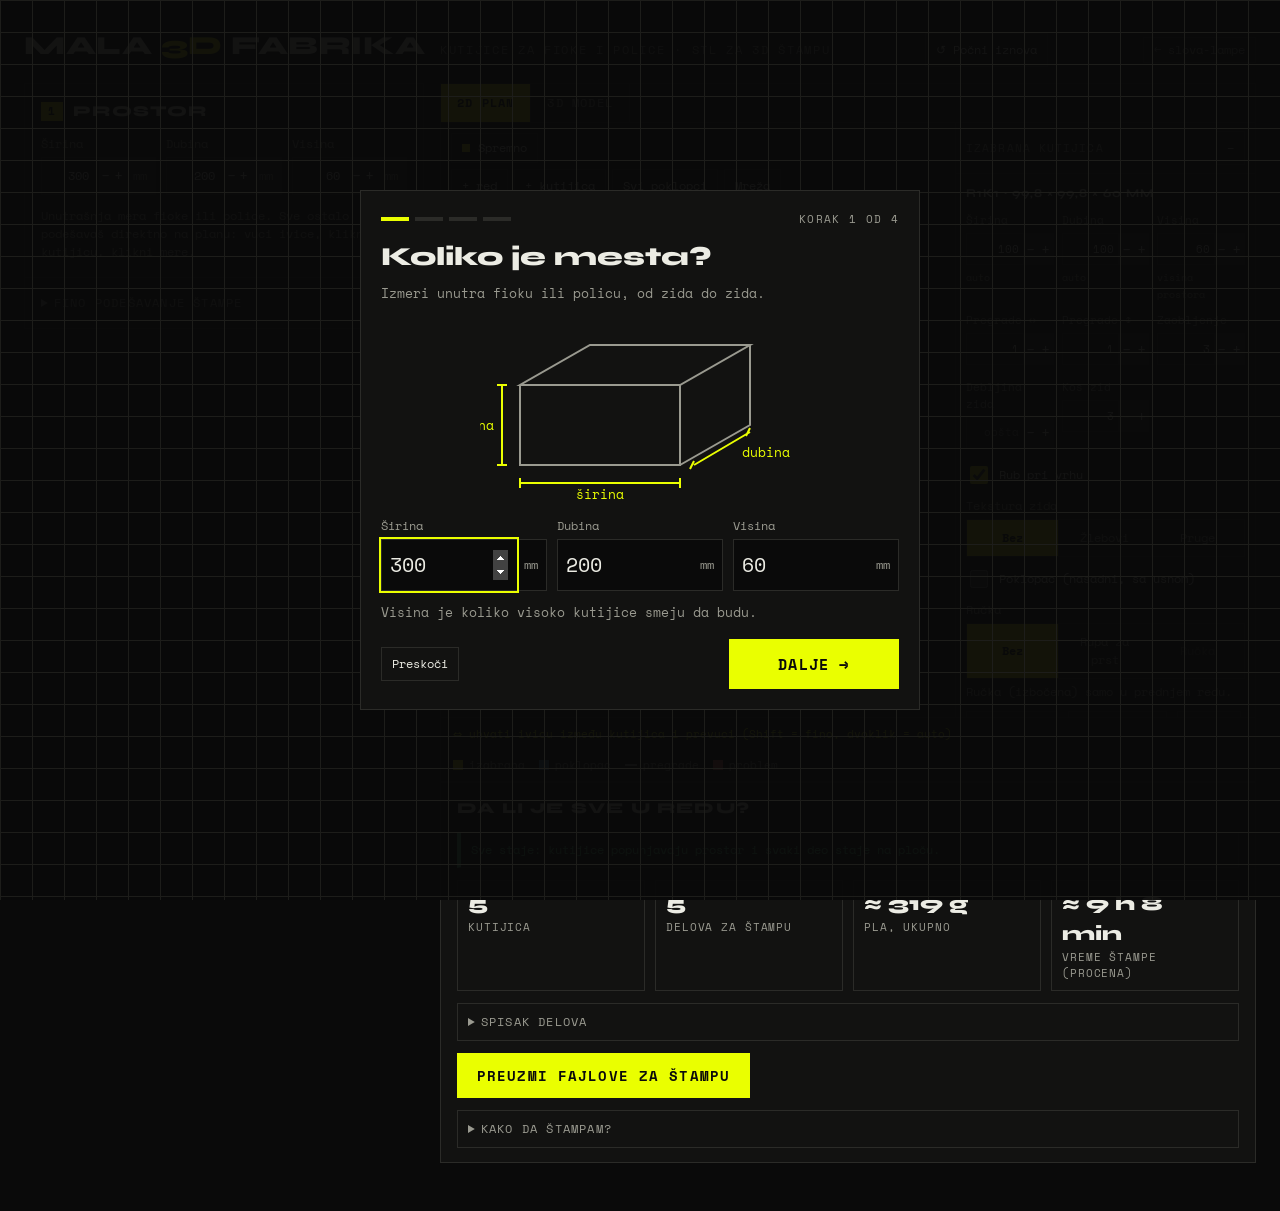
==== commit 0ae4c595: "Kutijice: čarobnjak od 4 koraka, izbor štampača, običan jezik, napredno sklonjeno Co-Authored-By: Cl" ====
--- a/kutije/index.html
+++ b/kutije/index.html
@@ -9,10 +9,12 @@
 <link rel="stylesheet" href="./style.css">
 </head>
 <body>
+<div class="wiz" id="wiz" hidden></div>
 <div class="wrap">
   <header>
     <div class="logo">MALA <b>3D</b> FABRIKA</div>
-    <div class="sub">Modularne kutijice · STL za Bambu Lab A1</div>
+    <div class="sub">Kutijice za fioke i police · STL za 3D štampu</div>
+    <button type="button" class="mini" id="wiz-open">↺ Počni iznova</button>
     <a class="back" href="../">← slova-lampe</a>
   </header>
 
@@ -28,8 +30,9 @@
         <p class="hint">Unutrašnja mera fioke ili police. Sve ostalo podešavaš direktno na planu: vuci ivice, klikni kutijicu, klikni mere.</p>
 </section>
 
-      <section class="step">
-        <h2><i>2</i> Štampa</h2>
+      <details class="step adv2"><summary>Fino podešavanje štampe</summary>
+        <label class="num"><span>Štampač (najveća ploča)</span><span class="in"><select id="bed"><option value="256">Bambu Lab A1 (256 mm)</option><option value="180">Bambu Lab A1 mini (180 mm)</option><option value="220">Ne znam (220 mm)</option><option value="350">Veliki štampač (350 mm)</option></select></span></label>
+
         <div class="seg" id="preset" role="group" aria-label="Varijanta">
           <button type="button" data-v="jaka" aria-pressed="true">Jaka</button>
           <button type="button" data-v="lagana" aria-pressed="false">Laka i brza</button>
@@ -45,7 +48,7 @@
         </div>
         <label class="num"><span>Zazor između kutijica (u fioci)</span><span class="in"><input type="number" id="gap" step="0.1" inputmode="decimal"><span class="u">mm</span></span></label>
         <button type="button" class="mini" id="reset">Vrati početno stanje</button>
-      </section>
+      </details>
     </div>
 
     <div class="view">
@@ -89,15 +92,15 @@
       </div>
 
       <div class="panel result" id="result">
-        <h2>Provera i rezultat</h2>
+        <h2>Da li je sve u redu?</h2>
         <div class="issues" id="issues"></div>
         <div class="sum" id="sum"></div>
-        <div class="tw"><table class="parts" id="parts"></table></div>
+        <details class="adv"><summary>Spisak delova</summary><div class="tw"><table class="parts" id="parts"></table></div></details>
         <div class="btnrow">
-          <button type="button" class="btn" id="dl" disabled>Preuzmi ZIP (STL)</button>
+          <button type="button" class="btn" id="dl" disabled>Preuzmi fajlove za štampu</button>
           <span class="msg" id="dlmsg"></span>
         </div>
-        <p class="note">Kutijicu štampaj na dnu, otvorom nagore, bez podupirača. Poklopac štampaj pločom nadole, usnom nagore.</p>
+        <details class="adv"><summary>Kako da štampam?</summary><p class="note">Dobićeš ZIP sa po jednim folderom za svaku kutijicu. Kutijicu štampaj okrenutu otvorom nagore, bez podupirača. Poklopac štampaj ravnom stranom nadole.</p></details>
       </div>
     </div>
   </div>
--- a/kutije/style.css
+++ b/kutije/style.css
@@ -196,3 +196,30 @@
 .pop .fixed-tag, .pop .num .hint { font-size: 10px; }
 .pop .chk { font-size: 12px; }
 @media (min-width: 861px) { .stage { height: min(66vh, 680px); } .pop { max-height: min(66vh, 680px); } }
+
+/* ---- čarobnjak ---- */
+.wiz { position: fixed; inset: 0; z-index: 50; background: rgba(10,10,10,.96); display: flex; align-items: flex-start; justify-content: center; overflow-y: auto; padding: 16px; background-image: linear-gradient(var(--grid) 1px, transparent 1px), linear-gradient(90deg, var(--grid) 1px, transparent 1px); background-size: 32px 32px; }
+.wz-card-wrap { width: min(560px, 100%); margin: auto; background: var(--surface); border: 1px solid var(--line); padding: 20px; display: flex; flex-direction: column; gap: 16px; }
+.wz-top { display: flex; justify-content: space-between; align-items: center; }
+.wz-dots { display: flex; gap: 6px; } .wz-dots i { width: 28px; height: 4px; background: var(--line); } .wz-dots i.on { background: var(--accent); } .wz-dots i.done { background: var(--mute); }
+.wz-n { font-size: 11px; color: var(--mute); text-transform: uppercase; letter-spacing: .12em; }
+.wz-body { display: flex; flex-direction: column; gap: 12px; }
+.wz-body h2 { margin: 0; font-family: var(--font-display); font-size: 26px; font-weight: 800; line-height: 1.1; }
+.wz-body h3 { margin: 6px 0 0; font-family: var(--font-display); font-size: 16px; font-weight: 800; }
+.wz-sub { margin: 0; color: var(--mute); font-size: 13px; }
+.wz-draw { width: 100%; max-width: 320px; height: auto; align-self: center; }
+.wz-row { display: grid; grid-template-columns: repeat(3, minmax(0, 1fr)); gap: 10px; }
+.wz-row label { display: flex; flex-direction: column; gap: 4px; font-size: 12px; color: var(--mute); }
+.wz-row .in { display: flex; border: 1px solid var(--line); background: var(--bg); } .wz-row input { border: 0; font-size: 20px; padding: 10px 8px; } .wz-row .u { padding: 0 8px; color: var(--mute); align-self: center; font-size: 12px; }
+.wz-cards { display: grid; gap: 8px; }
+.wz-card { display: flex; flex-direction: column; gap: 2px; text-align: left; background: var(--bg); color: var(--fg); border: 1px solid var(--line); padding: 14px; font: inherit; cursor: pointer; min-height: 56px; }
+.wz-card b { font-family: var(--font-display); font-size: 17px; } .wz-card span { color: var(--mute); font-size: 12px; }
+.wz-card:hover { border-color: var(--mute); }
+.wz-card[aria-pressed=true] { border-color: var(--accent); box-shadow: inset 0 0 0 1px var(--accent); }
+.wz-nav { display: flex; justify-content: space-between; align-items: center; gap: 10px; }
+.wz-nav .btn { min-width: 170px; padding: 14px 18px; font-size: 15px; }
+#bed { width: 100%; background: var(--bg); color: var(--fg); border: 1px solid var(--line); padding: 9px 10px; font: inherit; }
+details.adv2 > summary { cursor: pointer; font-size: 12px; color: var(--mute); text-transform: uppercase; letter-spacing: .1em; }
+details.adv2[open] > summary { margin-bottom: 12px; }
+header .mini { margin-left: auto; }
+@media (max-width: 520px) { .wz-body h2 { font-size: 22px; } .wz-row { grid-template-columns: 1fr; } }
